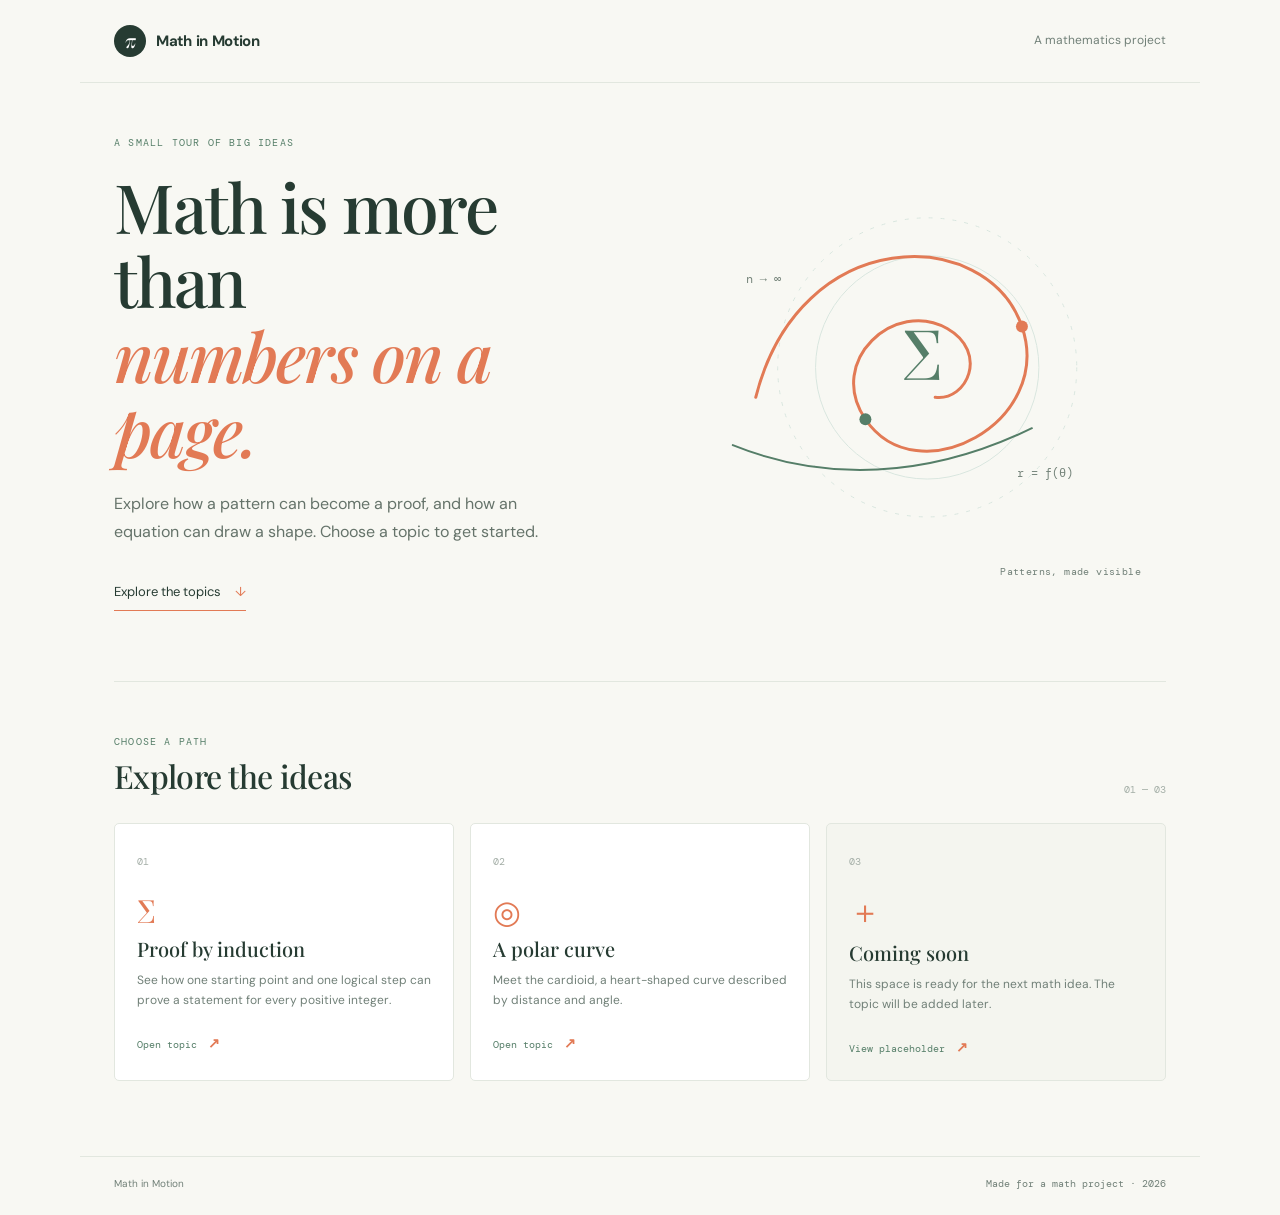
==== index.html @ d43d7abf "Create math project website" ====
<!doctype html>
<html lang="en">
<head>
  <meta charset="utf-8">
  <meta name="viewport" content="width=device-width, initial-scale=1">
  <meta name="description" content="A small tour of mathematical ideas: induction, polar curves, and more to come.">
  <title>Math in Motion | A Mathematics Project</title>
  <link rel="stylesheet" href="style.css">
</head>
<body>
  <header class="site-header"><a class="wordmark" href="index.html"><span class="mark">π</span> Math in Motion</a><span class="header-note">A mathematics project</span></header>
  <main>
    <section class="hero">
      <div class="hero-copy">
        <p class="eyebrow">A small tour of big ideas</p>
        <h1>Math is more than<br><em>numbers on a page.</em></h1>
        <p class="intro">Explore how a pattern can become a proof, and how an equation can draw a shape. Choose a topic to get started.</p>
        <a class="text-link" href="#topics">Explore the topics <span aria-hidden="true">↓</span></a>
      </div>
      <div class="hero-art" aria-label="Abstract mathematical curves and a summation symbol">
        <svg viewBox="0 0 500 420" role="img" aria-labelledby="art-title"><title id="art-title">A spiral curve around a summation symbol</title>
          <circle cx="260" cy="205" r="150" fill="none" stroke="#d9e6df" stroke-width="1" stroke-dasharray="4 8"/>
          <circle cx="260" cy="205" r="112" fill="none" stroke="#d9e6df" stroke-width="1"/>
          <path d="M88 235 C132 60 320 62 355 164 C388 260 250 334 198 257 C158 198 228 136 280 166 C322 190 300 239 268 235" fill="none" stroke="#e27a55" stroke-width="3" stroke-linecap="round"/>
          <path d="M65 283 C157 320 260 317 365 266" fill="none" stroke="#557e68" stroke-width="2" stroke-linecap="round"/>
          <circle cx="355" cy="164" r="6" fill="#e27a55"/><circle cx="198" cy="257" r="6" fill="#557e68"/>
          <text x="235" y="218" class="sigma">∑</text><text x="78" y="120" class="tiny-math">n → ∞</text><text x="350" y="315" class="tiny-math">r = f(θ)</text>
        </svg>
        <span class="art-caption">Patterns, made visible</span>
      </div>
    </section>
    <section class="topics" id="topics">
      <div class="section-heading"><div><p class="eyebrow">Choose a path</p><h2>Explore the ideas</h2></div><span class="section-count">01 — 03</span></div>
      <div class="card-grid">
        <a class="topic-card" href="induction.html"><span class="card-number">01</span><span class="card-icon">∑</span><h3>Proof by induction</h3><p>See how one starting point and one logical step can prove a statement for every positive integer.</p><span class="card-arrow">Open topic <b aria-hidden="true">↗</b></span></a>
        <a class="topic-card" href="polar.html"><span class="card-number">02</span><span class="card-icon">◎</span><h3>A polar curve</h3><p>Meet the cardioid, a heart-shaped curve described by distance and angle.</p><span class="card-arrow">Open topic <b aria-hidden="true">↗</b></span></a>
        <a class="topic-card upcoming" href="topic-three.html"><span class="card-number">03</span><span class="card-icon">＋</span><h3>Coming soon</h3><p>This space is ready for the next math idea. The topic will be added later.</p><span class="card-arrow">View placeholder <b aria-hidden="true">↗</b></span></a>
      </div>
    </section>
  </main>
  <footer><span>Math in Motion</span><span>Made for a math project · <span id="year">2026</span></span></footer>
</body>
</html>
---- style.css ----
@import url('https://fonts.googleapis.com/css2?family=DM+Mono:wght@400;500&family=DM+Sans:wght@400;500;600;700&family=Playfair+Display:ital,wght@0,500;0,600;1,500;1,600&display=swap');
:root{--ink:#263b32;--muted:#718078;--green:#557e68;--orange:#e27a55;--paper:#f8f8f3;--line:#e2e7df;--serif:'Playfair Display',Georgia,serif;--sans:'DM Sans',Arial,sans-serif;--mono:'DM Mono',monospace}*{box-sizing:border-box}html{scroll-behavior:smooth}body{margin:0;background:var(--paper);color:var(--ink);font-family:var(--sans);line-height:1.65}.site-header,footer{max-width:1120px;margin:auto;padding:25px 34px;display:flex;align-items:center;justify-content:space-between}.site-header{border-bottom:1px solid var(--line)}.wordmark{text-decoration:none;color:var(--ink);font-size:15px;font-weight:700;letter-spacing:-.3px;display:flex;align-items:center;gap:10px}.mark{width:32px;height:32px;border-radius:50%;background:var(--ink);color:#fff;display:grid;place-items:center;font-family:var(--serif);font-size:19px;font-weight:500}.header-note,.back-link,footer{font-size:12px;color:var(--muted)}.back-link,footer a{color:var(--muted);text-decoration:none}.back-link:hover,footer a:hover{color:var(--orange)}main{max-width:1120px;margin:auto;padding:0 34px}.hero{min-height:510px;display:grid;grid-template-columns:1fr 1fr;align-items:center;gap:55px;padding:52px 0 70px}.eyebrow{font-family:var(--mono);font-size:10px;letter-spacing:1.2px;text-transform:uppercase;color:var(--green);margin:0 0 17px}.hero h1,.article h1{font:500 clamp(42px,5.8vw,68px)/1.1 var(--serif);letter-spacing:-2px;margin:0 0 22px}.hero h1 em,.article h1 em{color:var(--orange);font-weight:500}.intro,.article-lede{font-size:16px;color:#65736a;max-width:470px;line-height:1.8}.text-link{display:inline-flex;gap:14px;margin-top:18px;color:var(--ink);font-size:13px;text-decoration:none;border-bottom:1px solid var(--orange);padding:0 0 7px}.text-link span{color:var(--orange)}.hero-art{position:relative;max-width:500px}.hero-art svg{width:100%;display:block}.sigma{font:70px var(--serif);fill:var(--green)}.tiny-math,.axis-label{font:12px var(--mono);fill:#75847a}.art-caption{position:absolute;bottom:4px;right:25px;color:var(--muted);font:10px var(--mono);letter-spacing:.4px}.topics{border-top:1px solid var(--line);padding:52px 0 75px}.section-heading{display:flex;align-items:end;justify-content:space-between;margin-bottom:27px}.section-heading .eyebrow{margin-bottom:7px}.section-heading h2,.article-section h2,.polar-copy h2{font:500 32px/1.2 var(--serif);letter-spacing:-.7px;margin:0}.section-count{font:10px var(--mono);color:#a3aea6}.card-grid{display:grid;grid-template-columns:repeat(3,1fr);gap:16px}.topic-card{position:relative;background:#fff;border:1px solid var(--line);border-radius:5px;min-height:255px;padding:23px 22px 20px;color:var(--ink);text-decoration:none;transition:transform .2s,border-color .2s}.topic-card:hover{transform:translateY(-4px);border-color:#b9c9bd}.card-number{font:10px var(--mono);color:#a4aea7}.card-icon{display:block;color:var(--orange);font:32px var(--serif);margin:15px 0 4px}.topic-card h3{margin:0;font:500 20px var(--serif)}.topic-card p{margin:8px 0 19px;font-size:12px;line-height:1.7;color:var(--muted)}.card-arrow{font:10px var(--mono);color:var(--green)}.card-arrow b{font-size:14px;color:var(--orange);margin-left:5px}.upcoming{background:#f4f5ef}footer{border-top:1px solid var(--line);padding-top:19px;padding-bottom:22px;font-size:10px}footer span:last-child{font-family:var(--mono)}.article{max-width:850px;padding-top:65px;padding-bottom:75px}.article h1{font-size:58px;margin-bottom:18px}.article-lede{max-width:710px;margin-bottom:37px}.domino-strip{display:flex;align-items:center;gap:18px;padding:19px 22px;background:#fff;border:1px solid var(--line);border-radius:4px;margin:35px 0 62px}.domino-strip div{display:grid;grid-template-columns:35px auto;align-items:center;gap:8px}.domino-strip b{height:42px;width:31px;display:grid;place-items:center;background:#f5e6dc;border:1px solid #efd2c2;border-radius:3px;font:16px var(--serif);color:#b95d3e}.domino-strip span{font-size:11px;color:var(--muted)}.domino-strip i{font-style:normal;color:#b5c2b9}.article-section{margin:45px 0}.article-section>p:not(.eyebrow){color:#65736a}.article-section h2{margin-bottom:17px}.equation{font:21px var(--serif);color:var(--ink);padding:20px 24px;background:#fff;border-left:3px solid var(--orange);margin:16px 0;display:flex;align-items:center;gap:9px;width:max-content;max-width:100%}.fraction{display:inline-flex;vertical-align:middle;flex-direction:column;text-align:center;font:17px/1.25 var(--serif)}.fraction span:first-child{padding:0 6px 3px;border-bottom:1px solid currentColor}.fraction span:last-child{padding-top:2px}.math{font-family:var(--serif);font-style:italic;color:var(--ink)}.proof-step{border-top:1px solid var(--line);padding:27px 0;display:grid;grid-template-columns:110px 1fr;gap:22px}.step-label{font:10px var(--mono);text-transform:uppercase;letter-spacing:.7px;color:var(--green);padding-top:7px}.proof-step h3,.result-box h3{font:500 20px var(--serif);margin:0 0 9px}.proof-step p,.result-box p{font-size:13px;color:#65736a;margin:8px 0;line-height:1.8}.equation.compact{font-size:18px;margin:15px 0;padding:15px 19px}.result-box{display:flex;gap:16px;align-items:flex-start;background:#edf2ed;padding:22px;border-radius:4px;margin:22px 0 45px}.result-mark{width:27px;height:27px;flex:none;border-radius:50%;display:grid;place-items:center;background:var(--green);color:white;font-size:14px}.result-box h3{margin-bottom:4px}.result-box p{margin:0}.next-link{display:flex;justify-content:space-between;align-items:center;border-top:1px solid var(--line);padding:19px 0;color:var(--ink);text-decoration:none;font:13px var(--mono)}.next-link span{color:var(--orange);font-size:18px}.polar-feature{display:grid;grid-template-columns:1fr 1fr;align-items:center;gap:35px;margin:35px 0 64px}.polar-copy h2{margin-bottom:14px}.polar-copy>p:not(.eyebrow){font-size:13px;color:#65736a;line-height:1.85}.polar-copy .equation{font-size:24px;margin:21px 0}.polar-copy .small-note{font-size:11px!important;color:var(--muted)!important}.plot-card{background:white;border:1px solid var(--line);padding:12px;border-radius:4px}.plot-card svg{width:100%;display:block}.plot-caption{border-top:1px solid var(--line);padding:11px 4px 2px;display:flex;justify-content:space-between;font:9px var(--mono);color:var(--muted)}.plot-caption i{display:inline-block;background:var(--orange);width:13px;height:2px;vertical-align:middle;margin-right:5px}.observation-grid{display:grid;grid-template-columns:repeat(3,1fr);gap:20px;margin-top:26px}.observation-grid>div{border-top:1px solid var(--line);padding-top:14px}.observation-number{font:10px var(--mono);color:var(--orange)}.observation-grid h3{font:500 17px var(--serif);margin:7px 0}.observation-grid p{font-size:12px;color:var(--muted);line-height:1.8;margin:0}.placeholder-page{min-height:70vh;display:flex;flex-direction:column;align-items:flex-start;justify-content:center}.placeholder-page .eyebrow{margin-bottom:18px}.placeholder-page h1{font-size:58px}.placeholder-symbol{position:absolute;margin-left:610px;margin-top:-50px;border:1px solid #e8d8cd;color:#e6b29d;border-radius:50%;width:145px;height:145px;display:grid;place-items:center;font:70px var(--serif)}.placeholder-page .article-lede{max-width:510px;margin-bottom:55px}
@media(max-width:700px){.site-header,footer{padding-left:21px;padding-right:21px}main{padding:0 21px}.hero{grid-template-columns:1fr;gap:8px;padding:58px 0 43px;min-height:unset}.hero h1{font-size:52px}.hero-art{width:85%;margin:auto}.topics{padding:38px 0 50px}.card-grid{grid-template-columns:1fr;gap:11px}.topic-card{min-height:unset;padding:19px}.card-icon{margin:9px 0 2px}.topic-card p{max-width:430px;margin-bottom:10px}.article{padding-top:49px;padding-bottom:53px}.article h1{font-size:46px}.domino-strip{gap:8px;padding:14px 10px;justify-content:space-between}.domino-strip div{grid-template-columns:28px auto;gap:5px}.domino-strip b{width:26px;height:37px}.domino-strip span{font-size:9px}.proof-step{grid-template-columns:1fr;gap:4px;padding:21px 0}.equation{font-size:17px;padding:15px;overflow-x:auto}.equation.compact{font-size:15px}.polar-feature{grid-template-columns:1fr;gap:20px}.polar-copy{order:0}.plot-card{max-width:420px;margin:auto}.observation-grid{grid-template-columns:1fr;gap:16px}.placeholder-symbol{position:static;align-self:flex-end;width:78px;height:78px;font-size:38px;margin:0 10px -12px 0}.placeholder-page h1{font-size:46px}.header-note{display:none}}
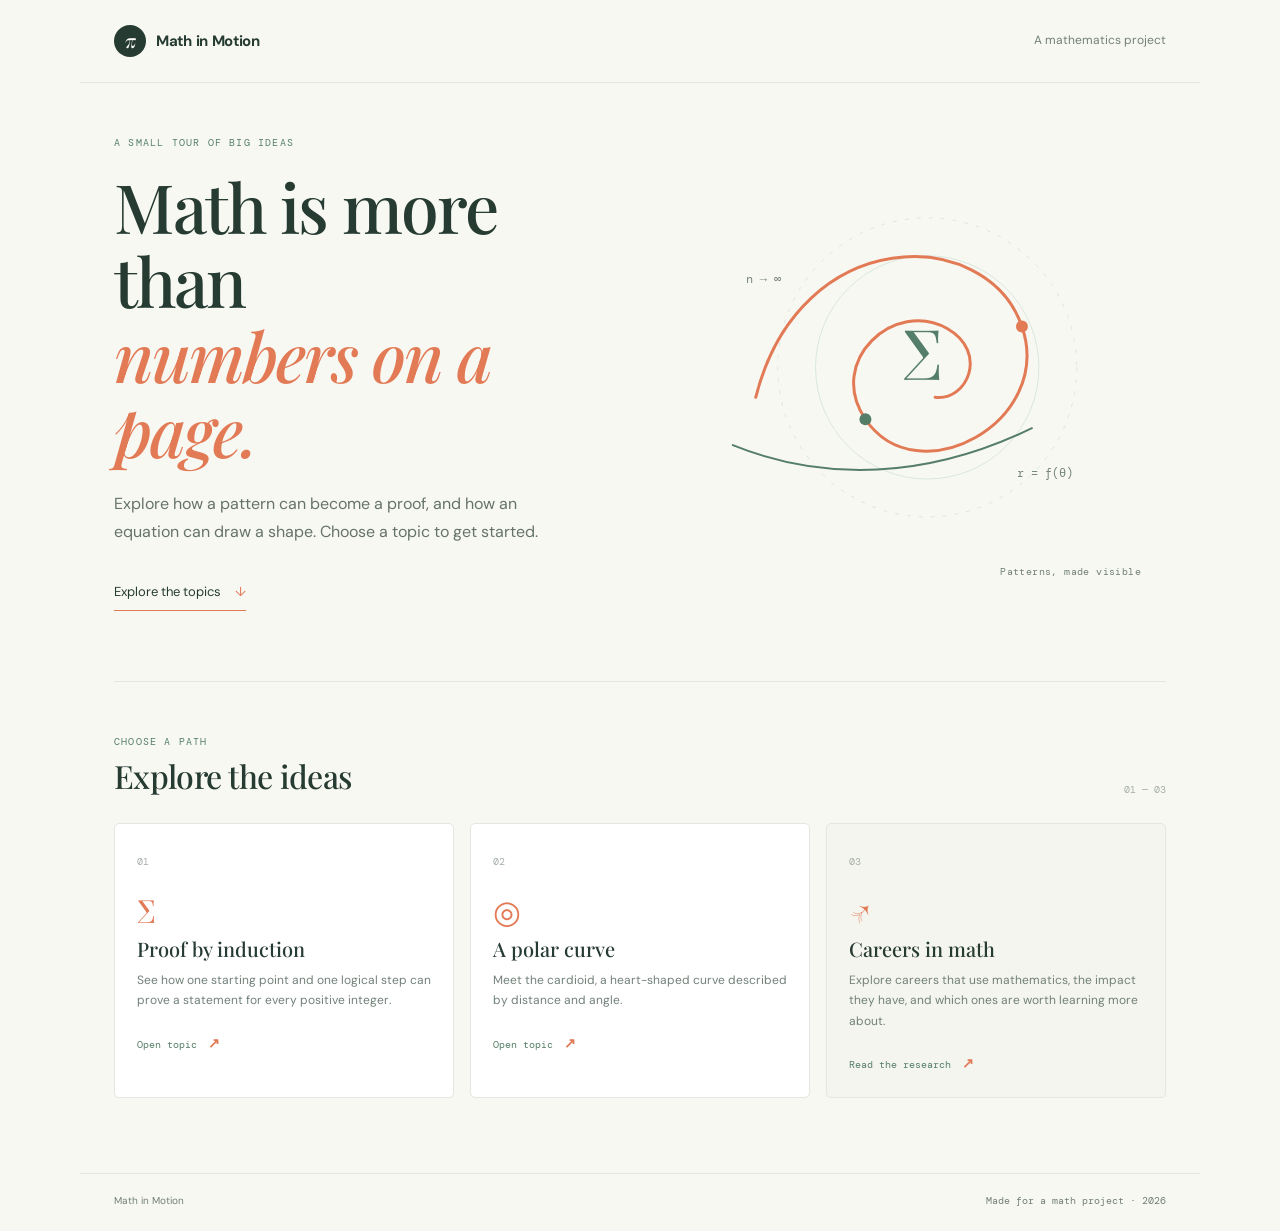
==== commit 5a58e21f: "Add mathematics careers research page" ====
--- a/index.html
+++ b/index.html
@@ -34,7 +34,7 @@
       <div class="card-grid">
         <a class="topic-card" href="induction.html"><span class="card-number">01</span><span class="card-icon">∑</span><h3>Proof by induction</h3><p>See how one starting point and one logical step can prove a statement for every positive integer.</p><span class="card-arrow">Open topic <b aria-hidden="true">↗</b></span></a>
         <a class="topic-card" href="polar.html"><span class="card-number">02</span><span class="card-icon">◎</span><h3>A polar curve</h3><p>Meet the cardioid, a heart-shaped curve described by distance and angle.</p><span class="card-arrow">Open topic <b aria-hidden="true">↗</b></span></a>
-        <a class="topic-card upcoming" href="topic-three.html"><span class="card-number">03</span><span class="card-icon">＋</span><h3>Coming soon</h3><p>This space is ready for the next math idea. The topic will be added later.</p><span class="card-arrow">View placeholder <b aria-hidden="true">↗</b></span></a>
+        <a class="topic-card upcoming" href="topic-three.html"><span class="card-number">03</span><span class="card-icon">↗</span><h3>Careers in math</h3><p>Explore careers that use mathematics, the impact they have, and which ones are worth learning more about.</p><span class="card-arrow">Read the research <b aria-hidden="true">↗</b></span></a>
       </div>
     </section>
   </main>
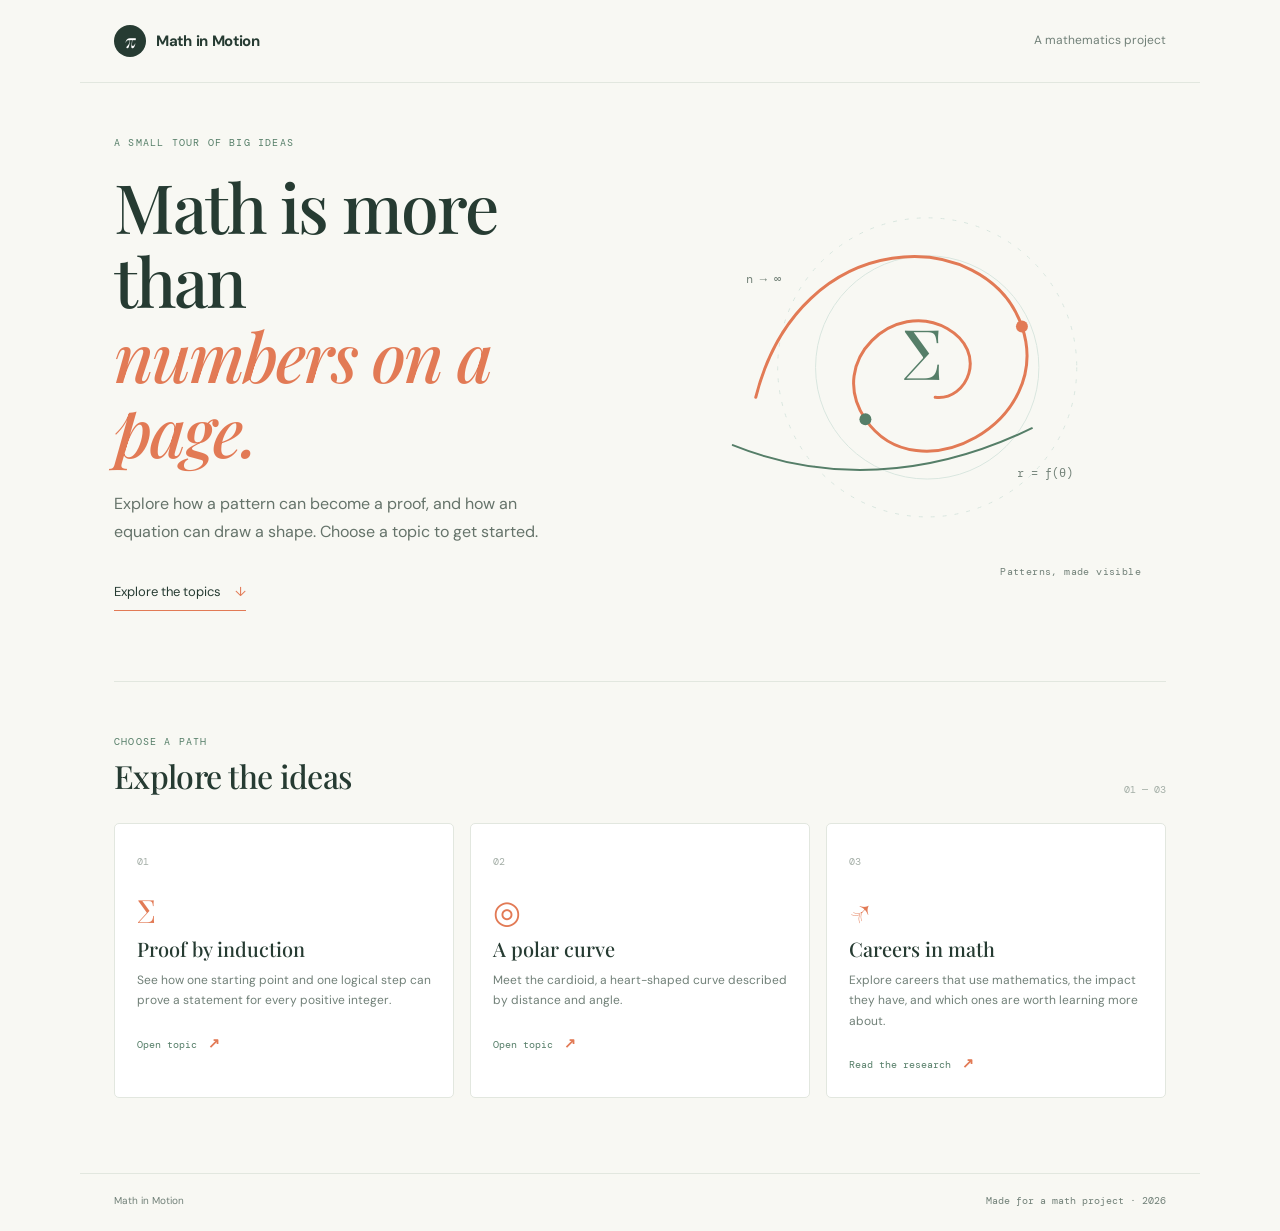
==== commit ed1fa0b7: "Match careers card link styling" ====
--- a/index.html
+++ b/index.html
@@ -34,7 +34,7 @@
       <div class="card-grid">
         <a class="topic-card" href="induction.html"><span class="card-number">01</span><span class="card-icon">∑</span><h3>Proof by induction</h3><p>See how one starting point and one logical step can prove a statement for every positive integer.</p><span class="card-arrow">Open topic <b aria-hidden="true">↗</b></span></a>
         <a class="topic-card" href="polar.html"><span class="card-number">02</span><span class="card-icon">◎</span><h3>A polar curve</h3><p>Meet the cardioid, a heart-shaped curve described by distance and angle.</p><span class="card-arrow">Open topic <b aria-hidden="true">↗</b></span></a>
-        <a class="topic-card upcoming" href="topic-three.html"><span class="card-number">03</span><span class="card-icon">↗</span><h3>Careers in math</h3><p>Explore careers that use mathematics, the impact they have, and which ones are worth learning more about.</p><span class="card-arrow">Read the research <b aria-hidden="true">↗</b></span></a>
+        <a class="topic-card" href="careers.html"><span class="card-number">03</span><span class="card-icon">↗</span><h3>Careers in math</h3><p>Explore careers that use mathematics, the impact they have, and which ones are worth learning more about.</p><span class="card-arrow">Read the research <b aria-hidden="true">↗</b></span></a>
       </div>
     </section>
   </main>
--- a/style.css
+++ b/style.css
@@ -1,3 +1,5 @@
 @import url('https://fonts.googleapis.com/css2?family=DM+Mono:wght@400;500&family=DM+Sans:wght@400;500;600;700&family=Playfair+Display:ital,wght@0,500;0,600;1,500;1,600&display=swap');
 :root{--ink:#263b32;--muted:#718078;--green:#557e68;--orange:#e27a55;--paper:#f8f8f3;--line:#e2e7df;--serif:'Playfair Display',Georgia,serif;--sans:'DM Sans',Arial,sans-serif;--mono:'DM Mono',monospace}*{box-sizing:border-box}html{scroll-behavior:smooth}body{margin:0;background:var(--paper);color:var(--ink);font-family:var(--sans);line-height:1.65}.site-header,footer{max-width:1120px;margin:auto;padding:25px 34px;display:flex;align-items:center;justify-content:space-between}.site-header{border-bottom:1px solid var(--line)}.wordmark{text-decoration:none;color:var(--ink);font-size:15px;font-weight:700;letter-spacing:-.3px;display:flex;align-items:center;gap:10px}.mark{width:32px;height:32px;border-radius:50%;background:var(--ink);color:#fff;display:grid;place-items:center;font-family:var(--serif);font-size:19px;font-weight:500}.header-note,.back-link,footer{font-size:12px;color:var(--muted)}.back-link,footer a{color:var(--muted);text-decoration:none}.back-link:hover,footer a:hover{color:var(--orange)}main{max-width:1120px;margin:auto;padding:0 34px}.hero{min-height:510px;display:grid;grid-template-columns:1fr 1fr;align-items:center;gap:55px;padding:52px 0 70px}.eyebrow{font-family:var(--mono);font-size:10px;letter-spacing:1.2px;text-transform:uppercase;color:var(--green);margin:0 0 17px}.hero h1,.article h1{font:500 clamp(42px,5.8vw,68px)/1.1 var(--serif);letter-spacing:-2px;margin:0 0 22px}.hero h1 em,.article h1 em{color:var(--orange);font-weight:500}.intro,.article-lede{font-size:16px;color:#65736a;max-width:470px;line-height:1.8}.text-link{display:inline-flex;gap:14px;margin-top:18px;color:var(--ink);font-size:13px;text-decoration:none;border-bottom:1px solid var(--orange);padding:0 0 7px}.text-link span{color:var(--orange)}.hero-art{position:relative;max-width:500px}.hero-art svg{width:100%;display:block}.sigma{font:70px var(--serif);fill:var(--green)}.tiny-math,.axis-label{font:12px var(--mono);fill:#75847a}.art-caption{position:absolute;bottom:4px;right:25px;color:var(--muted);font:10px var(--mono);letter-spacing:.4px}.topics{border-top:1px solid var(--line);padding:52px 0 75px}.section-heading{display:flex;align-items:end;justify-content:space-between;margin-bottom:27px}.section-heading .eyebrow{margin-bottom:7px}.section-heading h2,.article-section h2,.polar-copy h2{font:500 32px/1.2 var(--serif);letter-spacing:-.7px;margin:0}.section-count{font:10px var(--mono);color:#a3aea6}.card-grid{display:grid;grid-template-columns:repeat(3,1fr);gap:16px}.topic-card{position:relative;background:#fff;border:1px solid var(--line);border-radius:5px;min-height:255px;padding:23px 22px 20px;color:var(--ink);text-decoration:none;transition:transform .2s,border-color .2s}.topic-card:hover{transform:translateY(-4px);border-color:#b9c9bd}.card-number{font:10px var(--mono);color:#a4aea7}.card-icon{display:block;color:var(--orange);font:32px var(--serif);margin:15px 0 4px}.topic-card h3{margin:0;font:500 20px var(--serif)}.topic-card p{margin:8px 0 19px;font-size:12px;line-height:1.7;color:var(--muted)}.card-arrow{font:10px var(--mono);color:var(--green)}.card-arrow b{font-size:14px;color:var(--orange);margin-left:5px}.upcoming{background:#f4f5ef}footer{border-top:1px solid var(--line);padding-top:19px;padding-bottom:22px;font-size:10px}footer span:last-child{font-family:var(--mono)}.article{max-width:850px;padding-top:65px;padding-bottom:75px}.article h1{font-size:58px;margin-bottom:18px}.article-lede{max-width:710px;margin-bottom:37px}.domino-strip{display:flex;align-items:center;gap:18px;padding:19px 22px;background:#fff;border:1px solid var(--line);border-radius:4px;margin:35px 0 62px}.domino-strip div{display:grid;grid-template-columns:35px auto;align-items:center;gap:8px}.domino-strip b{height:42px;width:31px;display:grid;place-items:center;background:#f5e6dc;border:1px solid #efd2c2;border-radius:3px;font:16px var(--serif);color:#b95d3e}.domino-strip span{font-size:11px;color:var(--muted)}.domino-strip i{font-style:normal;color:#b5c2b9}.article-section{margin:45px 0}.article-section>p:not(.eyebrow){color:#65736a}.article-section h2{margin-bottom:17px}.equation{font:21px var(--serif);color:var(--ink);padding:20px 24px;background:#fff;border-left:3px solid var(--orange);margin:16px 0;display:flex;align-items:center;gap:9px;width:max-content;max-width:100%}.fraction{display:inline-flex;vertical-align:middle;flex-direction:column;text-align:center;font:17px/1.25 var(--serif)}.fraction span:first-child{padding:0 6px 3px;border-bottom:1px solid currentColor}.fraction span:last-child{padding-top:2px}.math{font-family:var(--serif);font-style:italic;color:var(--ink)}.proof-step{border-top:1px solid var(--line);padding:27px 0;display:grid;grid-template-columns:110px 1fr;gap:22px}.step-label{font:10px var(--mono);text-transform:uppercase;letter-spacing:.7px;color:var(--green);padding-top:7px}.proof-step h3,.result-box h3{font:500 20px var(--serif);margin:0 0 9px}.proof-step p,.result-box p{font-size:13px;color:#65736a;margin:8px 0;line-height:1.8}.equation.compact{font-size:18px;margin:15px 0;padding:15px 19px}.result-box{display:flex;gap:16px;align-items:flex-start;background:#edf2ed;padding:22px;border-radius:4px;margin:22px 0 45px}.result-mark{width:27px;height:27px;flex:none;border-radius:50%;display:grid;place-items:center;background:var(--green);color:white;font-size:14px}.result-box h3{margin-bottom:4px}.result-box p{margin:0}.next-link{display:flex;justify-content:space-between;align-items:center;border-top:1px solid var(--line);padding:19px 0;color:var(--ink);text-decoration:none;font:13px var(--mono)}.next-link span{color:var(--orange);font-size:18px}.polar-feature{display:grid;grid-template-columns:1fr 1fr;align-items:center;gap:35px;margin:35px 0 64px}.polar-copy h2{margin-bottom:14px}.polar-copy>p:not(.eyebrow){font-size:13px;color:#65736a;line-height:1.85}.polar-copy .equation{font-size:24px;margin:21px 0}.polar-copy .small-note{font-size:11px!important;color:var(--muted)!important}.plot-card{background:white;border:1px solid var(--line);padding:12px;border-radius:4px}.plot-card svg{width:100%;display:block}.plot-caption{border-top:1px solid var(--line);padding:11px 4px 2px;display:flex;justify-content:space-between;font:9px var(--mono);color:var(--muted)}.plot-caption i{display:inline-block;background:var(--orange);width:13px;height:2px;vertical-align:middle;margin-right:5px}.observation-grid{display:grid;grid-template-columns:repeat(3,1fr);gap:20px;margin-top:26px}.observation-grid>div{border-top:1px solid var(--line);padding-top:14px}.observation-number{font:10px var(--mono);color:var(--orange)}.observation-grid h3{font:500 17px var(--serif);margin:7px 0}.observation-grid p{font-size:12px;color:var(--muted);line-height:1.8;margin:0}.placeholder-page{min-height:70vh;display:flex;flex-direction:column;align-items:flex-start;justify-content:center}.placeholder-page .eyebrow{margin-bottom:18px}.placeholder-page h1{font-size:58px}.placeholder-symbol{position:absolute;margin-left:610px;margin-top:-50px;border:1px solid #e8d8cd;color:#e6b29d;border-radius:50%;width:145px;height:145px;display:grid;place-items:center;font:70px var(--serif)}.placeholder-page .article-lede{max-width:510px;margin-bottom:55px}
 @media(max-width:700px){.site-header,footer{padding-left:21px;padding-right:21px}main{padding:0 21px}.hero{grid-template-columns:1fr;gap:8px;padding:58px 0 43px;min-height:unset}.hero h1{font-size:52px}.hero-art{width:85%;margin:auto}.topics{padding:38px 0 50px}.card-grid{grid-template-columns:1fr;gap:11px}.topic-card{min-height:unset;padding:19px}.card-icon{margin:9px 0 2px}.topic-card p{max-width:430px;margin-bottom:10px}.article{padding-top:49px;padding-bottom:53px}.article h1{font-size:46px}.domino-strip{gap:8px;padding:14px 10px;justify-content:space-between}.domino-strip div{grid-template-columns:28px auto;gap:5px}.domino-strip b{width:26px;height:37px}.domino-strip span{font-size:9px}.proof-step{grid-template-columns:1fr;gap:4px;padding:21px 0}.equation{font-size:17px;padding:15px;overflow-x:auto}.equation.compact{font-size:15px}.polar-feature{grid-template-columns:1fr;gap:20px}.polar-copy{order:0}.plot-card{max-width:420px;margin:auto}.observation-grid{grid-template-columns:1fr;gap:16px}.placeholder-symbol{position:static;align-self:flex-end;width:78px;height:78px;font-size:38px;margin:0 10px -12px 0}.placeholder-page h1{font-size:46px}.header-note{display:none}}
+
+.topic-card:visited{color:var(--ink)}
